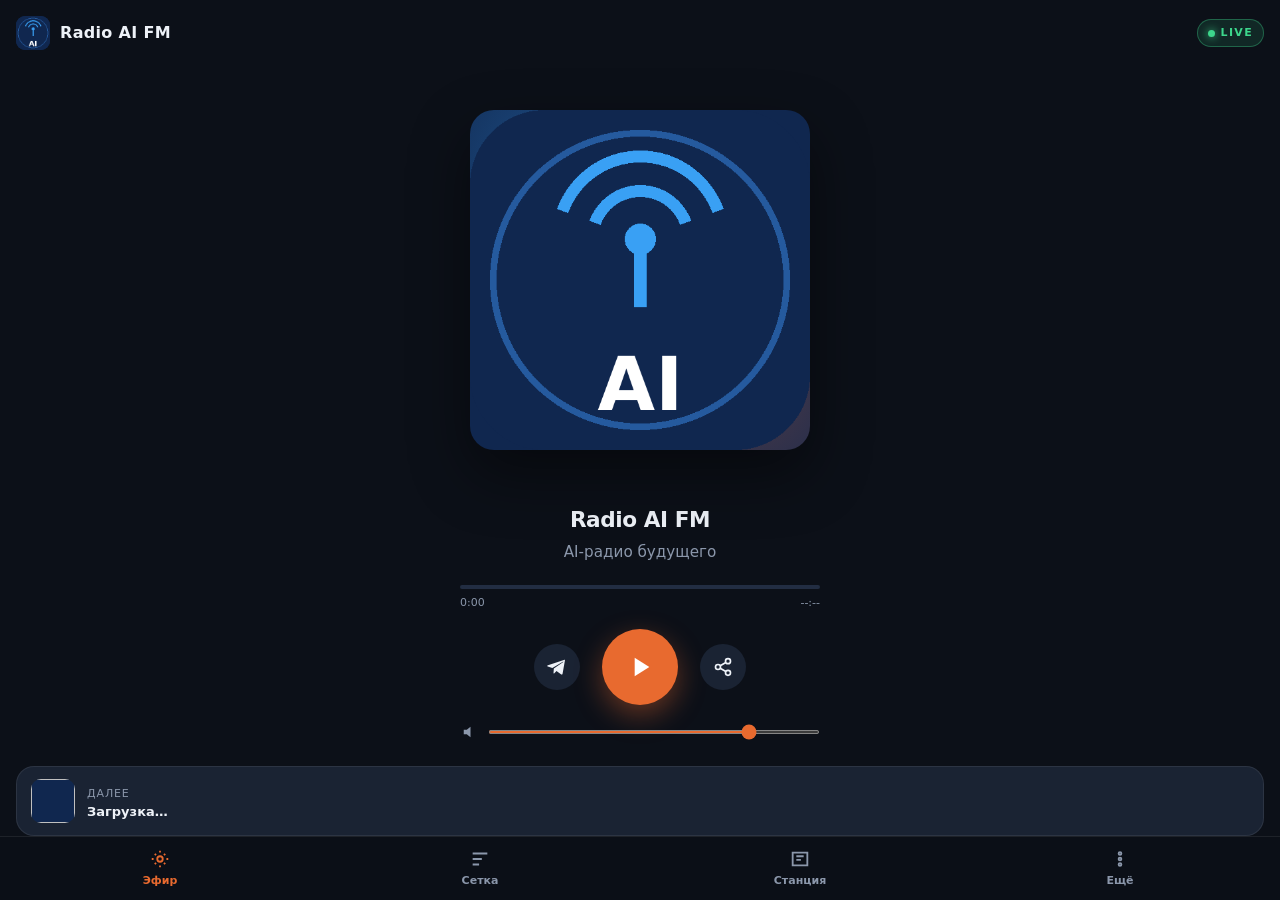
==== app/index.html @ b6df846b "Add files via upload" ====
<!DOCTYPE html>
<html lang="ru">
<head>
  <meta charset="UTF-8">
  <meta name="viewport" content="width=device-width, initial-scale=1, viewport-fit=cover, maximum-scale=1">
  <meta name="theme-color" content="#0c1018">
  <meta name="apple-mobile-web-app-capable" content="yes">
  <meta name="apple-mobile-web-app-status-bar-style" content="black-translucent">
  <meta name="apple-mobile-web-app-title" content="AI FM">
  <meta name="description" content="Radio AI FM — слушайте эфир 24/7 на смартфоне. Музыка, технологии и голос нового поколения.">
  <title>Radio AI FM</title>
  <link rel="manifest" href="manifest.webmanifest">
  <link rel="icon" type="image/png" sizes="32x32" href="icons/favicon-32.png">
  <link rel="apple-touch-icon" href="icons/apple-touch-icon.png">
  <link rel="stylesheet" href="css/app.css">
</head>
<body>
  <audio id="radioAudio" preload="none" playsinline></audio>

  <div class="app">
    <section class="screen active" id="screen-player">
      <div class="player">
        <div class="topbar">
          <div class="brand">
            <div class="brand-mark"><img src="icons/icon-96.png" alt=""></div>
            Radio AI FM
          </div>
          <div class="live-pill"><span class="live-dot"></span> LIVE</div>
        </div>

        <div class="install-banner" id="installBanner">
          <div>
            <b>На домашний экран</b>
            <div style="font-size:12px;color:var(--muted)">Приложение Radio AI FM</div>
          </div>
          <button type="button" id="installBtn">Установить</button>
        </div>

        <div class="art-wrap">
          <div class="art" id="artBox">
            <img id="coverArt" alt="Обложка трека">
          </div>
        </div>

        <div class="meta">
          <h1 id="trackTitle">Radio AI FM</h1>
          <p id="trackArtist">AI-радио будущего</p>
        </div>

        <div class="progress" aria-hidden="true"><i id="progressBar"></i></div>
        <div class="time-row"><span id="elapsed">0:00</span><span id="remaining">--:--</span></div>

        <div class="controls">
          <a class="icon-btn" href="https://t.me/radioaifm" target="_blank" rel="noopener" aria-label="Telegram">
            <svg viewBox="0 0 24 24" width="20" height="20" fill="currentColor"><path d="M21.5 4.3 18.7 20c-.2 1-1.2 1.3-2 .8l-5.3-3.9-2.6 2.5c-.3.3-.7.4-1 .2l.4-5.7L19.6 6c.4-.4-.1-.6-.6-.3L6.4 13.1 1 11.4c-1-.3-1-1.1.2-1.6L20.2 3.5c.8-.3 1.6.2 1.3.8z"/></svg>
          </a>
          <button class="play" id="playBtn" aria-label="Слушать"></button>
          <button class="icon-btn" id="shareBtn" aria-label="Поделиться">
            <svg viewBox="0 0 24 24" width="20" height="20" fill="none" stroke="currentColor" stroke-width="2"><circle cx="18" cy="5" r="3"/><circle cx="6" cy="12" r="3"/><circle cx="18" cy="19" r="3"/><path d="M8.6 13.5 15.4 17.5M15.4 6.5 8.6 10.5"/></svg>
          </button>
        </div>

        <div class="volume">
          <svg viewBox="0 0 24 24" width="18" height="18" fill="currentColor"><path d="M5 9v6h4l5 4V5L9 9H5z"/></svg>
          <input id="volume" type="range" min="0" max="100" value="80" aria-label="Громкость">
        </div>
        <div class="status" id="statusText"></div>

        <div class="next-card">
          <img id="nextArt" alt="">
          <div>
            <small>Далее</small>
            <b id="nextTitle">Загрузка…</b>
          </div>
        </div>
      </div>
    </section>

    <section class="screen" id="screen-history">
      <h2 class="page-title">Эфир</h2>
      <p class="page-sub">Что играло недавно и сетка дня</p>
      <h3 style="margin:8px 0 10px;font-size:1rem">Сейчас по расписанию</h3>
      <div id="scheduleList"></div>
      <h3 style="margin:18px 0 10px;font-size:1rem">История эфира</h3>
      <div id="historyList"></div>
    </section>

    <section class="screen" id="screen-news">
      <h2 class="page-title">Станция</h2>
      <p class="page-sub">Новости и ведущие Radio AI FM</p>

      <div class="news-card">
        <span class="news-tag">Новость · 01.01.2025</span>
        <h3>Radio AI FM официально запущена!</h3>
        <p>Первая независимая радиостанция в России, созданная полностью на основе ИИ, начинает вещание.</p>
      </div>
      <div class="news-card">
        <span class="news-tag">Анонс · 05.01.2025</span>
        <h3>Новые программы в январе</h3>
        <p>Добавляем Cosmos Late Night, AI Микс и Утренний запуск с AI-ведущими.</p>
      </div>
      <div class="news-card">
        <span class="news-tag">Обновление · 10.01.2025</span>
        <h3>Улучшено качество вещания</h3>
        <p>Поток стабильнее, задержка меньше, качество звука — 192 kbps MP3.</p>
      </div>

      <h3 style="margin:18px 0 10px;font-size:1rem">Ведущие</h3>
      <div class="host-card">
        <img src="https://aifm.su/team/alex.jpg" alt="Алекс Волна" onerror="this.replaceWith(Object.assign(document.createElement('div'),{textContent:'АВ',style:'width:72px;height:72px;border-radius:16px;background:#222d42;display:grid;place-items:center;font-weight:700'}))">
        <div>
          <h3>Алекс Волна</h3>
          <div class="role">Утренний ведущий</div>
          <p>Энергичный голос Radio AI FM. Будит слушателей каждое утро с 7:00.</p>
        </div>
      </div>
      <div class="host-card">
        <img src="https://aifm.su/team/maria.jpg" alt="Мария Эфир" onerror="this.style.display='none'">
        <div>
          <h3>Мария Эфир</h3>
          <div class="role">Дневной и вечерний диджей</div>
          <p>Мягкий голос дневного и вечернего эфира. Создаёт атмосферу уюта.</p>
        </div>
      </div>
      <div class="host-card">
        <img src="https://aifm.su/team/max.jpg" alt="Макс Частота" onerror="this.style.display='none'">
        <div>
          <h3>Макс Частота</h3>
          <div class="role">Ведущий новостей</div>
          <p>Чёткий голос новостного эфира — коротко, точно и без воды.</p>
        </div>
      </div>
      <div class="host-card">
        <img src="https://aifm.su/team/vika.jpg" alt="Вика AI" onerror="this.style.display='none'">
        <div>
          <h3>Вика AI</h3>
          <div class="role">AI-ведущая · Ночной эфир</div>
          <p>Виртуальная ведущая. Ведёт ночной эфир и AI Микс — спокойно и без пауз.</p>
        </div>
      </div>
    </section>

    <section class="screen" id="screen-more">
      <h2 class="page-title">Ещё</h2>
      <p class="page-sub">Контакты и обратная связь</p>

      <a class="contact-row" href="mailto:radioaifm@mail.ru">
        <div class="ico">✉</div>
        <div><b>E-mail</b><span style="display:block;color:var(--muted);font-size:.82rem">radioaifm@mail.ru</span></div>
      </a>
      <a class="contact-row" href="https://t.me/radioaifm" target="_blank" rel="noopener">
        <div class="ico">✈</div>
        <div><b>Telegram</b><span style="display:block;color:var(--muted);font-size:.82rem">@radioaifm</span></div>
      </a>
      <a class="contact-row" href="https://aifm.su" target="_blank" rel="noopener">
        <div class="ico">🌐</div>
        <div><b>Сайт</b><span style="display:block;color:var(--muted);font-size:.82rem">aifm.su</span></div>
      </a>
      <a class="contact-row" href="https://vk.ru/pesnibulgara" target="_blank" rel="noopener">
        <div class="ico">♪</div>
        <div><b>Песни Булгара</b><span style="display:block;color:var(--muted);font-size:.82rem">Партнёр станции</span></div>
      </a>

      <h3 style="margin:18px 0 10px;font-size:1rem">Написать нам</h3>
      <form class="form" id="contactForm">
        <input id="name" name="name" required placeholder="Ваше имя" autocomplete="name">
        <input id="email" name="email" type="email" required placeholder="E-mail" autocomplete="email">
        <textarea id="message" name="message" required placeholder="Сообщение"></textarea>
        <button type="submit">Отправить</button>
        <div id="formNote"></div>
      </form>
      <p style="margin-top:18px;color:var(--muted);font-size:.78rem">Создатель — Абдуллин Александр Арсентьевич. © Radio AI FM</p>
    </section>
  </div>

  <div class="mini" id="miniPlayer">
    <img id="miniArt" alt="">
    <div>
      <b id="miniTitle">Radio AI FM</b>
      <span>В эфире</span>
    </div>
    <button class="play-mini" id="playMini" aria-label="Слушать"></button>
  </div>

  <nav class="tabs">
    <button class="tab active" data-screen="player">
      <svg viewBox="0 0 24 24" fill="none" stroke="currentColor" stroke-width="2"><circle cx="12" cy="12" r="3"/><path d="M12 3v2M12 19v2M5 12H3M21 12h-2M6.3 6.3l1.4 1.4M16.3 16.3l1.4 1.4M17.7 6.3l-1.4 1.4M7.7 16.3l-1.4 1.4"/></svg>
      Эфир
    </button>
    <button class="tab" data-screen="history">
      <svg viewBox="0 0 24 24" fill="none" stroke="currentColor" stroke-width="2"><path d="M4 6h16M4 12h10M4 18h7"/></svg>
      Сетка
    </button>
    <button class="tab" data-screen="news">
      <svg viewBox="0 0 24 24" fill="none" stroke="currentColor" stroke-width="2"><path d="M4 5h16v14H4z"/><path d="M8 9h8M8 13h5"/></svg>
      Станция
    </button>
    <button class="tab" data-screen="more">
      <svg viewBox="0 0 24 24" fill="none" stroke="currentColor" stroke-width="2"><circle cx="12" cy="6" r="1.5"/><circle cx="12" cy="12" r="1.5"/><circle cx="12" cy="18" r="1.5"/></svg>
      Ещё
    </button>
  </nav>

  <script src="js/app.js"></script>
  <script>
    document.getElementById("shareBtn").addEventListener("click", async () => {
      const data = { title: "Radio AI FM", text: "Слушай Radio AI FM — музыку из будущего", url: "https://aifm.su" };
      try {
        if (navigator.share) await navigator.share(data);
        else {
          await navigator.clipboard.writeText(data.url);
          document.getElementById("statusText").textContent = "Ссылка скопирована";
        }
      } catch {}
    });
  </script>
</body>
</html>
---- app/css/app.css ----
:root {
  --bg: #0c1018;
  --bg-elev: #131a26;
  --surface: #1a2333;
  --surface-2: #222d42;
  --border: rgba(255, 255, 255, 0.08);
  --text: #eef2f8;
  --muted: #8b97ab;
  --accent: #e86a2f;
  --accent-2: #39a0f4;
  --live: #3dd68c;
  --danger: #ff6b6b;
  --radius: 18px;
  --safe-b: env(safe-area-inset-bottom, 0px);
  --safe-t: env(safe-area-inset-top, 0px);
}

* { box-sizing: border-box; margin: 0; padding: 0; }
html, body { height: 100%; }
html { -webkit-text-size-adjust: 100%; }
body {
  font-family: "SF Pro Display", "Segoe UI", system-ui, -apple-system, sans-serif;
  background: var(--bg);
  color: var(--text);
  line-height: 1.45;
  overflow: hidden;
}

button { font: inherit; color: inherit; background: none; border: 0; cursor: pointer; }
img { max-width: 100%; display: block; }
a { color: var(--accent); }

.app {
  height: 100dvh;
  display: flex;
  flex-direction: column;
  padding-top: var(--safe-t);
}

.screen {
  display: none;
  flex: 1;
  overflow-y: auto;
  -webkit-overflow-scrolling: touch;
  padding: 16px 16px calc(88px + var(--safe-b));
}
.screen.active { display: block; }

/* ── Player ── */
.player {
  display: flex;
  flex-direction: column;
  min-height: calc(100dvh - 72px - var(--safe-t) - var(--safe-b));
  padding-bottom: 8px;
}

.topbar {
  display: flex;
  align-items: center;
  justify-content: space-between;
  margin-bottom: 18px;
}
.brand {
  display: flex;
  align-items: center;
  gap: 10px;
  font-weight: 700;
  letter-spacing: 0.02em;
}
.brand-mark {
  width: 34px; height: 34px;
  border-radius: 9px;
  background: #10274f;
  display: grid; place-items: center;
  overflow: hidden;
}
.brand-mark img { width: 100%; height: 100%; }
.live-pill {
  display: inline-flex;
  align-items: center;
  gap: 6px;
  font-size: 11px;
  font-weight: 700;
  letter-spacing: 0.12em;
  color: var(--live);
  background: rgba(61, 214, 140, 0.12);
  border: 1px solid rgba(61, 214, 140, 0.35);
  padding: 5px 10px;
  border-radius: 999px;
}
.live-dot {
  width: 7px; height: 7px;
  border-radius: 50%;
  background: var(--live);
  box-shadow: 0 0 8px var(--live);
  animation: pulse 1.8s ease-in-out infinite;
}
@keyframes pulse { 50% { opacity: 0.35; } }

.art-wrap {
  flex: 1;
  display: grid;
  place-items: center;
  min-height: 220px;
  margin: 8px 0 20px;
}
.art {
  width: min(78vw, 340px);
  aspect-ratio: 1;
  border-radius: 24px;
  overflow: hidden;
  background:
    radial-gradient(circle at 30% 20%, rgba(57,160,244,.35), transparent 50%),
    radial-gradient(circle at 80% 80%, rgba(232,106,47,.28), transparent 45%),
    #10274f;
  box-shadow: 0 24px 60px rgba(0,0,0,.45);
  position: relative;
}
.art img {
  width: 100%; height: 100%;
  object-fit: cover;
  opacity: 0;
  transition: opacity .35s ease;
}
.art img.visible { opacity: 1; }
.art.playing::after {
  content: "";
  position: absolute; inset: 0;
  background: linear-gradient(180deg, transparent 60%, rgba(12,16,24,.55));
  pointer-events: none;
}

.meta { text-align: center; margin-bottom: 22px; padding: 0 8px; }
.meta h1 {
  font-size: 1.35rem;
  font-weight: 750;
  letter-spacing: -0.02em;
  margin-bottom: 6px;
  display: -webkit-box;
  -webkit-line-clamp: 2;
  -webkit-box-orient: vertical;
  overflow: hidden;
}
.meta p {
  color: var(--muted);
  font-size: 0.95rem;
  min-height: 1.4em;
}
.progress {
  margin: 0 auto 6px;
  width: min(88vw, 360px);
  height: 4px;
  background: var(--surface-2);
  border-radius: 99px;
  overflow: hidden;
}
.progress > i {
  display: block;
  height: 100%;
  width: 0%;
  background: linear-gradient(90deg, var(--accent), #ff9a5c);
  border-radius: 99px;
  transition: width .8s linear;
}
.time-row {
  display: flex;
  justify-content: space-between;
  width: min(88vw, 360px);
  margin: 0 auto 18px;
  font-size: 11px;
  color: var(--muted);
  font-variant-numeric: tabular-nums;
}

.controls {
  display: flex;
  align-items: center;
  justify-content: center;
  gap: 22px;
  margin-bottom: 18px;
}
.play {
  width: 76px; height: 76px;
  border-radius: 50%;
  background: var(--accent);
  color: #fff;
  display: grid; place-items: center;
  box-shadow: 0 10px 28px rgba(232,106,47,.4);
  transition: transform .12s ease, background .15s;
}
.play:active { transform: scale(0.94); }
.play.loading { animation: spin 1.1s linear infinite; background: #c55a28; }
@keyframes spin { to { transform: rotate(360deg); } }
.icon-btn {
  width: 46px; height: 46px;
  border-radius: 50%;
  background: var(--surface);
  color: var(--text);
  display: grid; place-items: center;
}
.icon-btn:active { background: var(--surface-2); }
.icon-btn.active { color: var(--accent); }

.volume {
  display: flex;
  align-items: center;
  gap: 10px;
  width: min(88vw, 360px);
  margin: 0 auto 8px;
  color: var(--muted);
}
.volume input[type=range] {
  flex: 1;
  accent-color: var(--accent);
  height: 4px;
}
.status {
  text-align: center;
  font-size: 13px;
  color: var(--muted);
  min-height: 1.3em;
}
.status.error { color: var(--danger); }

.next-card {
  margin-top: auto;
  background: var(--surface);
  border: 1px solid var(--border);
  border-radius: var(--radius);
  padding: 12px 14px;
  display: flex;
  align-items: center;
  gap: 12px;
}
.next-card img {
  width: 44px; height: 44px;
  border-radius: 10px;
  object-fit: cover;
  background: #10274f;
}
.next-card small { color: var(--muted); font-size: 11px; letter-spacing: .08em; text-transform: uppercase; }
.next-card b { display: block; font-size: 13px; font-weight: 650; }

/* ── Lists ── */
.page-title { font-size: 1.55rem; font-weight: 750; margin-bottom: 4px; }
.page-sub { color: var(--muted); margin-bottom: 18px; font-size: .92rem; }

.history-item, .sched-item, .news-card, .host-card, .contact-row {
  background: var(--surface);
  border: 1px solid var(--border);
  border-radius: 14px;
  padding: 12px;
  display: flex;
  gap: 12px;
  align-items: center;
  margin-bottom: 10px;
}
.history-item img, .host-card img {
  width: 52px; height: 52px;
  border-radius: 12px;
  object-fit: cover;
  background: #10274f;
  flex-shrink: 0;
}
.history-item b, .sched-item b, .news-card h3, .host-card h3 { display: block; font-size: .95rem; }
.history-item span, .sched-item span, .news-card p, .host-card p { color: var(--muted); font-size: .82rem; }
.time-badge {
  font-variant-numeric: tabular-nums;
  color: var(--muted);
  font-size: .85rem;
  width: 52px;
  flex-shrink: 0;
}
.badge {
  margin-left: auto;
  font-size: 10px;
  font-weight: 700;
  letter-spacing: .06em;
  padding: 4px 8px;
  border-radius: 99px;
}
.badge.live { background: var(--live); color: #0c1018; }
.badge.soon { background: var(--surface-2); color: var(--muted); }

.news-card { flex-direction: column; align-items: flex-start; }
.news-tag { color: var(--accent); font-size: 11px; font-weight: 700; text-transform: uppercase; letter-spacing: .06em; }
.host-card { align-items: flex-start; }
.host-card img { width: 72px; height: 72px; border-radius: 16px; }
.host-card .role { color: var(--accent); font-size: .78rem; margin: 2px 0 6px; }

.contact-row { text-decoration: none; color: inherit; }
.contact-row .ico {
  width: 40px; height: 40px;
  border-radius: 12px;
  background: var(--surface-2);
  display: grid; place-items: center;
  flex-shrink: 0;
}
.form { display: grid; gap: 10px; margin-top: 8px; }
.form input, .form textarea {
  width: 100%;
  background: var(--surface);
  border: 1px solid var(--border);
  color: var(--text);
  border-radius: 12px;
  padding: 12px 14px;
  font: inherit;
}
.form textarea { min-height: 110px; resize: vertical; }
.form button {
  background: var(--accent);
  color: #fff;
  font-weight: 700;
  padding: 13px;
  border-radius: 12px;
}
.form .ok { color: var(--live); font-size: .9rem; }
.form .err { color: var(--danger); font-size: .9rem; }

.install-banner {
  display: none;
  background: var(--surface-2);
  border: 1px solid var(--border);
  border-radius: 14px;
  padding: 12px 14px;
  margin-bottom: 14px;
  align-items: center;
  gap: 10px;
}
.install-banner.show { display: flex; }
.install-banner button {
  margin-left: auto;
  background: var(--accent);
  color: #fff;
  font-weight: 650;
  padding: 8px 12px;
  border-radius: 10px;
  font-size: 13px;
  white-space: nowrap;
}

/* ── Tab bar ── */
.tabs {
  position: fixed;
  left: 0; right: 0; bottom: 0;
  height: calc(64px + var(--safe-b));
  padding-bottom: var(--safe-b);
  background: rgba(12,16,24,.92);
  backdrop-filter: blur(16px);
  -webkit-backdrop-filter: blur(16px);
  border-top: 1px solid var(--border);
  display: grid;
  grid-template-columns: repeat(4, 1fr);
  z-index: 20;
}
.tab {
  display: flex;
  flex-direction: column;
  align-items: center;
  justify-content: center;
  gap: 3px;
  color: var(--muted);
  font-size: 11px;
  font-weight: 600;
}
.tab.active { color: var(--accent); }
.tab svg { width: 22px; height: 22px; }

.mini {
  display: none;
  position: fixed;
  left: 12px; right: 12px;
  bottom: calc(72px + var(--safe-b));
  background: var(--surface);
  border: 1px solid var(--border);
  border-radius: 16px;
  padding: 8px 10px;
  align-items: center;
  gap: 10px;
  z-index: 19;
  box-shadow: 0 10px 30px rgba(0,0,0,.35);
}
.mini.show { display: flex; }
.mini img {
  width: 40px; height: 40px;
  border-radius: 10px;
  object-fit: cover;
  background: #10274f;
}
.mini b { font-size: 13px; display: block; white-space: nowrap; overflow: hidden; text-overflow: ellipsis; max-width: 52vw; }
.mini span { font-size: 11px; color: var(--muted); }
.mini .play-mini {
  width: 38px; height: 38px;
  border-radius: 50%;
  background: var(--accent);
  color: #fff;
  display: grid; place-items: center;
  margin-left: auto;
  flex-shrink: 0;
}

@media (display-mode: standalone) {
  .install-banner { display: none !important; }
}
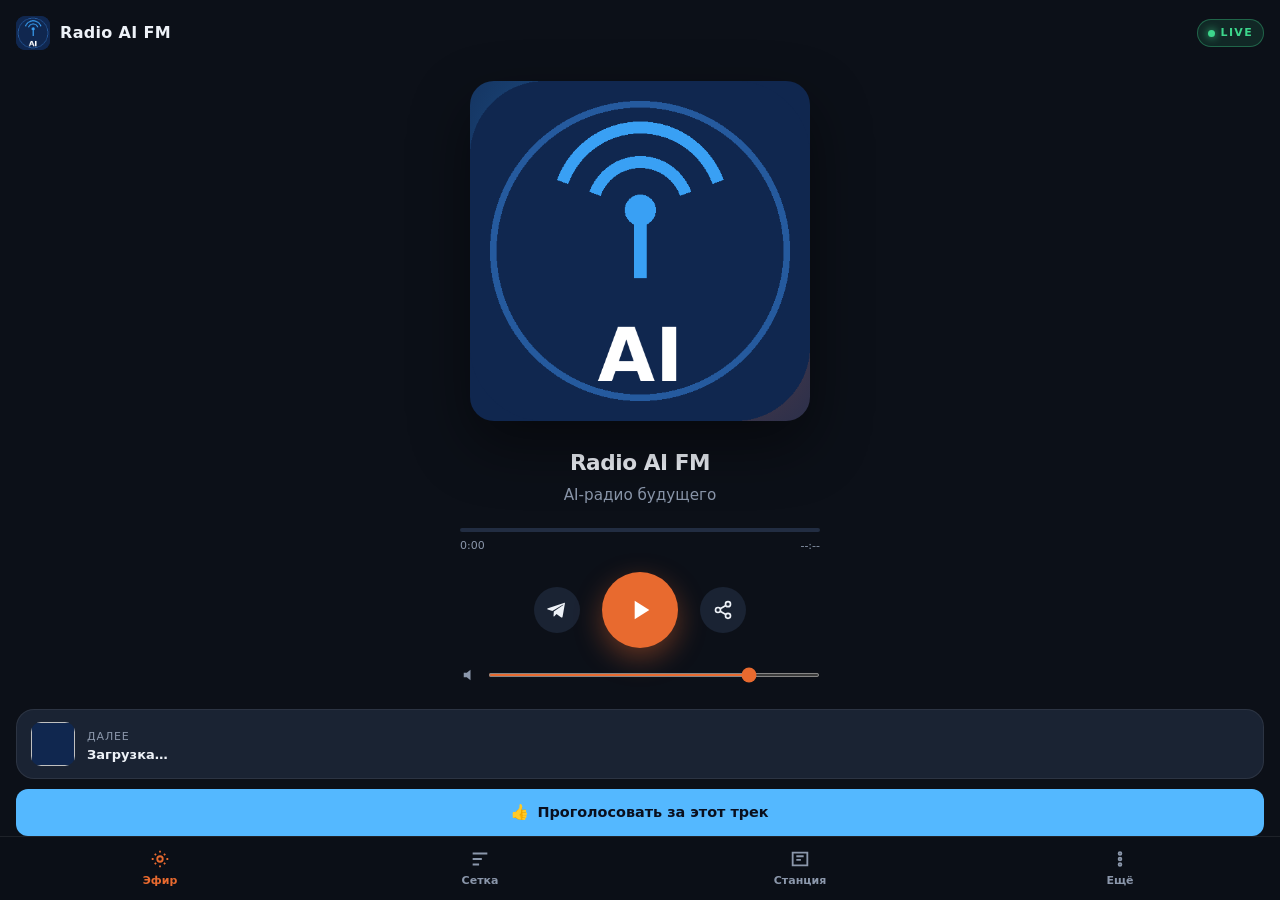
==== commit 4ea362ac: "1app" ====
--- a/app/index.html
+++ b/app/index.html
@@ -73,6 +73,12 @@
             <b id="nextTitle">Загрузка…</b>
           </div>
         </div>
+
+        <button class="vote-btn" id="voteBtn" type="button">
+          <span aria-hidden="true">👍</span>
+          <span>Проголосовать за этот трек</span>
+        </button>
+        <div class="vote-result" id="voteResult"></div>
       </div>
     </section>
 
--- a/app/css/app.css
+++ b/app/css/app.css
@@ -402,3 +402,47 @@
 @media (display-mode: standalone) {
   .install-banner { display: none !important; }
 }
+
+/* ===== Голосование за трек ===== */
+.vote-btn {
+  width: 100%;
+  margin-top: 10px;
+  padding: 13px 16px;
+  border: none;
+  border-radius: 12px;
+  background: #54b8ff;
+  color: #0a0f1e;
+  font-family: inherit;
+  font-size: 0.9rem;
+  font-weight: 700;
+  display: flex;
+  align-items: center;
+  justify-content: center;
+  gap: 8px;
+  cursor: pointer;
+  -webkit-tap-highlight-color: transparent;
+  transition: background 0.15s ease, transform 0.1s ease;
+}
+.vote-btn:active:not(:disabled) { transform: scale(0.98); }
+.vote-btn:disabled { opacity: 0.6; cursor: not-allowed; }
+
+.vote-result {
+  display: none;
+  margin-top: 10px;
+  padding: 10px 12px;
+  border-radius: 10px;
+  font-size: 0.8rem;
+  line-height: 1.45;
+  text-align: center;
+}
+.vote-result.show { display: block; }
+.vote-result.success {
+  background: rgba(46, 204, 113, 0.14);
+  border: 1px solid rgba(46, 204, 113, 0.55);
+  color: #2ecc71;
+}
+.vote-result.warning {
+  background: rgba(230, 126, 34, 0.14);
+  border: 1px solid rgba(230, 126, 34, 0.55);
+  color: #e67e22;
+}
